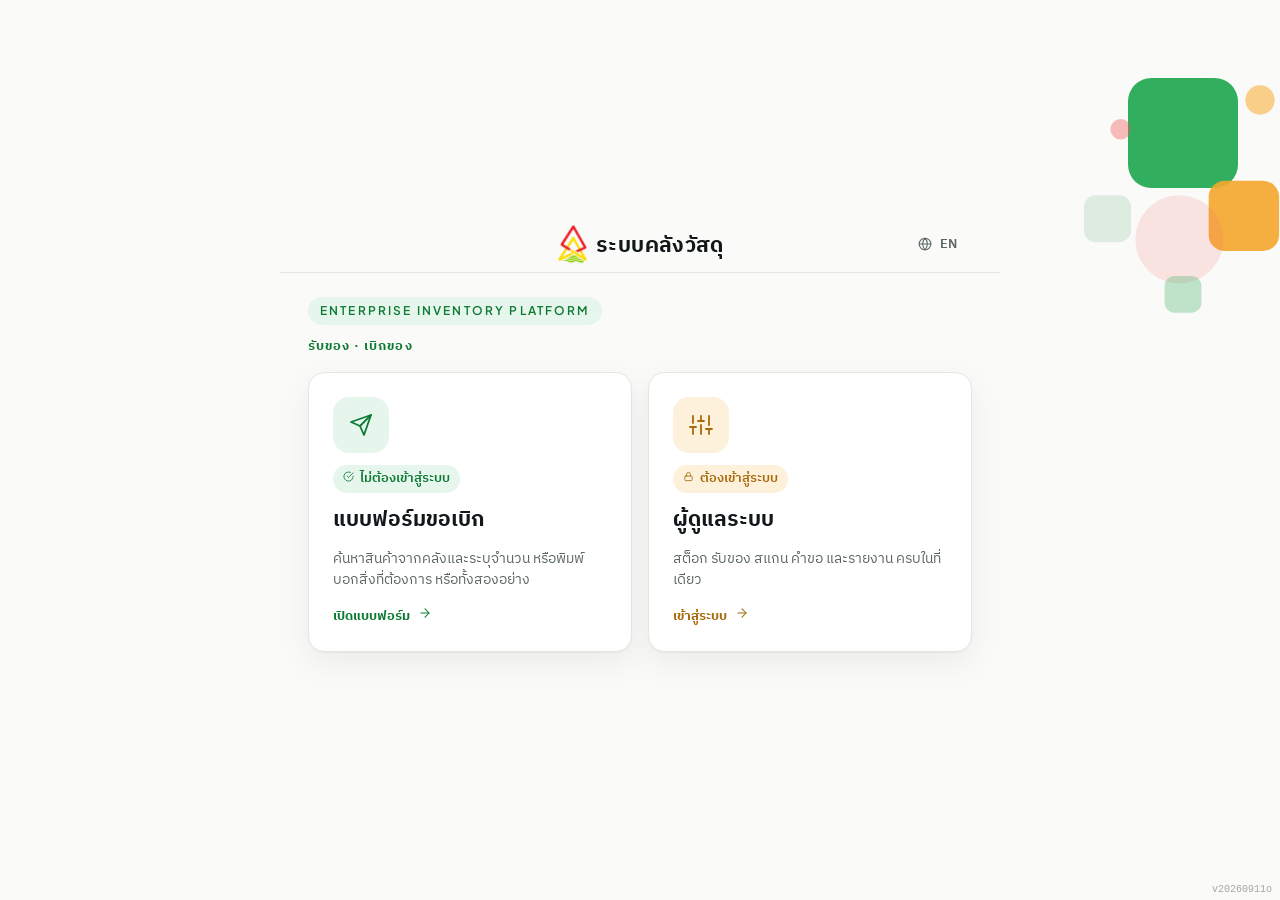
==== index.html @ ca1ff505 "Page and app updates" ====
<!doctype html>
<html lang="th">
<head>
<meta charset="utf-8">
<meta name="viewport" content="width=device-width, initial-scale=1, viewport-fit=cover">
<title>Warehouse Inventory</title>

<link rel="preconnect" href="https://fonts.googleapis.com">
<link rel="stylesheet" href="https://fonts.googleapis.com/css2?family=IBM+Plex+Sans+Thai:wght@400;500;600;700&family=Plus+Jakarta+Sans:wght@600;700;800&display=swap">

<link rel="stylesheet" href="css/tokens.css?v=20260911o">
<link rel="stylesheet" href="css/app.css?v=20260911o">
</head>
<body class="hub-page">

<svg class="lp-graphic" viewBox="0 0 600 520" aria-hidden="true">
  <rect x="360" y="30" width="150" height="150" rx="32" fill="var(--lp-brand)" opacity=".92"/>
  <rect x="470" y="170" width="96" height="96" rx="22" fill="var(--lp-amber)" opacity=".9"/>
  <circle cx="430" cy="250" r="60" fill="var(--lp-coral)" opacity=".14"/>
  <rect x="300" y="190" width="64" height="64" rx="16" fill="var(--lp-brand-dark)" opacity=".12"/>
  <circle cx="540" cy="60" r="20" fill="var(--lp-amber)" opacity=".55"/>
  <rect x="410" y="300" width="50" height="50" rx="13" fill="var(--lp-brand)" opacity=".28"/>
  <circle cx="350" cy="100" r="14" fill="var(--lp-coral)" opacity=".4"/>
</svg>

<div class="app" style="max-width:720px">

  <header class="header landing-header" style="position:static">
    <span></span>
    <div class="header-brand">
      <img class="header-logo" src="img/logo-property-office.png" alt="">
      <div class="header-title" data-i18n="landingTitle">Warehouse Inventory</div>
    </div>
    <div class="header-actions">
      <button class="btn btn-ghost btn-sm" id="lang-toggle" data-icon="globe" data-icon-size="14" aria-label="Switch language"><span id="lang-toggle-label">EN</span></button>
    </div>
  </header>

  <main>
    <p class="lp-tag">Enterprise Inventory Platform</p>
    <p class="eyebrow" data-i18n="landingEyebrow">Receiving · Requisition</p>

    <div class="hub-grid">
      <a class="hub-tile" href="request.html">
        <span class="hub-tile-icon" data-icon="send" data-icon-size="24"></span>
        <span class="chip chip-ok"><span data-icon="checkCircle" data-icon-size="11"></span><span data-i18n="landingBadgeNoLogin">No login required</span></span>
        <span class="hub-tile-title" data-i18n="landingRequesterTitle">Request form</span>
        <span class="hub-tile-desc" data-i18n="landingRequesterDesc">Search the catalog and say how many, describe what you need, or both.</span>
        <span class="hub-tile-cta"><span data-i18n="landingEnter">Open the form</span><span data-icon="arrowRight" data-icon-size="14"></span></span>
      </a>
      <a class="hub-tile hub-tile-accent-amber" href="admin.html">
        <span class="hub-tile-icon" data-icon="sliders" data-icon-size="24"></span>
        <span class="chip chip-neutral"><span data-icon="lock" data-icon-size="11"></span><span data-i18n="landingBadgeLoginRequired">Staff login required</span></span>
        <span class="hub-tile-title" data-i18n="landingAdminTitle">Admin</span>
        <span class="hub-tile-desc" data-i18n="landingAdminDesc">Stock, receiving, scanning, requests, and reports in one place.</span>
        <span class="hub-tile-cta"><span data-i18n="landingEnterAdmin">Sign in</span><span data-icon="arrowRight" data-icon-size="14"></span></span>
      </a>
    </div>
  </main>
</div>

<div class="app-version no-print">v20260911o</div>

<script src="js/i18n.js?v=20260911o"></script>
<script src="js/icons.js?v=20260911o"></script>
<script>
  document.documentElement.lang = I18n.current;
  I18n.applyStatic();
  applyStaticIcons();
  document.getElementById('lang-toggle').addEventListener('click', () => {
    I18n.setLang(I18n.current === 'th' ? 'en' : 'th');
  });
</script>
</body>
</html>
---- css/tokens.css ----
/* ============================================================================
   Design tokens — instrument register (prom-design system B shape), v3.
   Direction: "Supply Chain Hub" — a clean monochrome app-UI system (white
   cards on light grey, near-black ink, near-black pill buttons for every
   committed action) with exactly one accent colour: a workwear green, used
   only for the hub icon tiles, the "healthy stock" state, and success
   moments — never for buttons, never for more than one thing on screen at
   once. Material category chips stay colour-coded for fast scanning, but
   none of them may share the accent's green (see --cat-cleaning below).
   No raw hex or px belongs in app.css — everything routes through here.
   ========================================================================= */

:root {
  /* surfaces: light neutral grey, never pure white outside cards */
  --ground:   #F2F1ED;
  --paper:    #FFFFFF;
  --paper-2:  #E9E7E1;
  --card:     #FFFFFF;

  /* line ramp — hierarchy through borders, not just existence */
  --line:        #E2E0D8;
  --line-mid:    #D0CDC2;
  --line-strong: #B0ABA0;

  /* ink ramp — near-black, neutral (not warm, not cool). ink-2 and ink-3
     share one value: a true lighter tertiary tone reads under 4.5:1 on the
     paper-2 grey fills this palette leans on (search bars, disabled
     inputs, segmented tabs), so — same fix as the landing page's earlier
     contrast pass — there is no third, lighter step here. */
  --ink:   #17171A;
  --ink-2: #66655F;
  --ink-3: #66655F;

  /* signal — the one action colour: near-black, like the reference's pill
     buttons (FILTER, SAVE, SHOW RESULTS). Not the brand accent — the accent
     is green, reserved for icon tiles and status (see --accent below). */
  --signal:       #14141A;
  --signal-hover: #2B2B32;
  --signal-wash:  #E9E7E1;
  --signal-ink:   #FFFFFF;

  /* accent — the one brand colour: a workwear green, standing in for the
     material this system is really about (steel roofing, painted racking).
     Used for hub icon tiles, the "healthy stock" state and success screens
     only — everything else stays monochrome. */
  --accent:       #2E7D54;
  --accent-hover: #256644;
  --accent-wash:  #E4F1E9;
  --accent-ink:   #1F5B3C;

  /* state tokens — product facts, not decoration. "ok" intentionally shares
     the brand accent (a healthy stock level is the good outcome this system
     exists to protect); low/discrepancy stay their own warning colours. */
  --ok:           #2E7D54;  --ok-wash:           #E4F1E9;
  --low:          #A6631F;  --low-wash:          #F5E8D8;
  --discrepancy:  #B23B3B;  --discrepancy-wash:  #F6E2E0;

  /* material category triads: base / wash / beacon. Kept colour-coded for
     scanning speed, but none of them may sit on the accent's green — that
     hue is reserved, so "Cleaning Supplies" (previously teal-green) moved
     to blue instead. */
  --cat-cement:    #7D7666;  --cat-cement-wash:    #F0EEE8;  --cat-cement-beacon:    #A9A18C;
  --cat-steel:     #33525C;  --cat-steel-wash:     #E6EDEE;  --cat-steel-beacon:     #5F8B98;
  --cat-aggregate: #7C6A45;  --cat-aggregate-wash: #F1EBDC;  --cat-aggregate-beacon: #B39D66;
  --cat-hardware:  #6B4630;  --cat-hardware-wash:  #F1E5DC;  --cat-hardware-beacon:  #A9765A;
  --cat-electrical:#8A6D1D;  --cat-electrical-wash:#F3EDD4;  --cat-electrical-beacon:#C9A227;
  --cat-sanitary:  #4A5FA0;  --cat-sanitary-wash:  #E7E9F5;  --cat-sanitary-beacon:  #7B8AC4;
  --cat-paint:     #6B4368;  --cat-paint-wash:     #F0E3EF;  --cat-paint-beacon:     #9C6B98;
  --cat-lumber:    #8B5E34;  --cat-lumber-wash:    #F1E6D8;  --cat-lumber-beacon:    #B98A54;
  --cat-cleaning:  #2E6B8F;  --cat-cleaning-wash:  #E2EEF3;  --cat-cleaning-beacon:  #5FA0C2;
  --cat-flooring:  #A85A2E;  --cat-flooring-wash:  #F5E8DC;  --cat-flooring-beacon:  #D69A66;
  --cat-ceiling:   #55707A;  --cat-ceiling-wash:   #E7EDEF;  --cat-ceiling-beacon:   #86A3AC;
  --cat-furniture: #7A3B4A;  --cat-furniture-wash: #F3E4E8;  --cat-furniture-beacon: #B37886;
  --cat-curtains:  #6E5A96;  --cat-curtains-wash:  #ECE8F5;  --cat-curtains-beacon:  #A594C9;
  --cat-other:     #5A5A58;  --cat-other-wash:     #EBEAE6;  --cat-other-beacon:     #8B8B86;

  /* elevation: mostly a 1px ring, barely any shadow — flat like the reference */
  --lift-1: 0 0 0 1px rgba(23,23,26,.07), 0 1px 2px rgba(23,23,26,.04);
  --lift-2: 0 0 0 1px rgba(23,23,26,.06), 0 6px 16px rgba(23,23,26,.08);
  --lift-3: 0 12px 32px rgba(23,23,26,.18);

  /* radius by role, not by size */
  --r-control: 12px;
  --r-media:   16px;
  --r-sheet:   20px;
  --r-commit:  999px;

  /* named z ladder */
  --z-bar: 45; --z-scrim: 48; --z-header: 50; --z-menu: 52; --z-sheet: 55;

  /* type scale — one sans, many sizes (instrument register) */
  --t-micro: .8125rem;
  --t-meta:  .875rem;
  --t-body:  1rem;
  --t-lede:  1.0625rem;
  --t-card:  1rem;
  --t-sec:   1.3125rem;
  --t-h1:    1.75rem;

  /* spacing, 4px base */
  --s1:4px; --s2:8px; --s3:12px; --s4:16px; --s5:24px; --s6:32px; --s7:48px; --s8:64px;

  /* layout */
  --pad:   clamp(16px, 4vw, 28px);
  --shell: 720px;

  /* app chrome as tokens — every scroll container references these */
  --header-h:  56px;
  --tabbar-h:  60px;
  --actionbar-h: 64px;

  /* one face across Thai + Latin; one mono for codes, quantities, timestamps */
  --ui:   'IBM Plex Sans Thai', 'IBM Plex Sans', system-ui, -apple-system, 'Segoe UI', sans-serif;
  --mono: 'IBM Plex Mono', ui-monospace, 'SFMono-Regular', monospace;

  --ease: cubic-bezier(.23,1,.32,1);
}

@media (prefers-color-scheme: dark) {
  :root {
    --ground:   #131412;
    --paper:    #1B1C19;
    --paper-2:  #232420;
    --card:     #1F201D;

    --line:        #34352F;
    --line-mid:    #46473F;
    --line-strong: #6B6C61;

    --ink:   #EDECE7;
    --ink-2: #A8A79E;
    --ink-3: #7C7B72;

    --signal:       #EDECE7;
    --signal-hover: #F7F6F2;
    --signal-wash:  #2A2B26;
    --signal-ink:   #14140F;

    --accent:       #5FB587;
    --accent-hover: #7AC79B;
    --accent-wash:  #1C2A21;
    --accent-ink:   #8ED0AA;

    --ok:          #5FB587;  --ok-wash:          #1C2A21;
    --low:         #E29A5C;  --low-wash:         #362718;
    --discrepancy: #E2807D;  --discrepancy-wash: #362020;

    --cat-cement:    #B7AF98;  --cat-cement-wash:    #26251E;  --cat-cement-beacon:    #8F8770;
    --cat-steel:     #7FAFBC;  --cat-steel-wash:     #1C2529;  --cat-steel-beacon:     #4C7883;
    --cat-aggregate: #C7AD73;  --cat-aggregate-wash: #292317;  --cat-aggregate-beacon: #9C8352;
    --cat-hardware:  #C08A6A;  --cat-hardware-wash:  #2A211B;  --cat-hardware-beacon:  #8E5F44;
    --cat-electrical:#D9BE6E;  --cat-electrical-wash:#2B2415;  --cat-electrical-beacon:#A8863A;
    --cat-sanitary:  #8FA3E0;  --cat-sanitary-wash:  #20242F;  --cat-sanitary-beacon:  #5F70A8;
    --cat-paint:     #B58FB2;  --cat-paint-wash:     #271F26;  --cat-paint-beacon:     #7A4F76;
    --cat-lumber:    #C7A06D;  --cat-lumber-wash:    #2A2115;  --cat-lumber-beacon:    #8F6A3E;
    --cat-cleaning:  #7FB8D9;  --cat-cleaning-wash:  #1C262E;  --cat-cleaning-beacon:  #3E7896;
    --cat-flooring:  #D9975F;  --cat-flooring-wash:  #2A2015;  --cat-flooring-beacon:  #A9713F;
    --cat-ceiling:   #8FB0BA;  --cat-ceiling-wash:   #1E2528;  --cat-ceiling-beacon:   #5C7880;
    --cat-furniture: #C08A97;  --cat-furniture-wash: #2A1E21;  --cat-furniture-beacon: #8F5865;
    --cat-curtains:  #A99BC9;  --cat-curtains-wash:  #241F2E;  --cat-curtains-beacon:  #7C699C;
    --cat-other:     #A2A29C;  --cat-other-wash:     #242420;  --cat-other-beacon:     #6E6E67;

    --lift-1: 0 0 0 1px rgba(0,0,0,.35), 0 1px 2px rgba(0,0,0,.3);
    --lift-2: 0 0 0 1px rgba(0,0,0,.3), 0 6px 16px rgba(0,0,0,.4);
    --lift-3: 0 12px 32px rgba(0,0,0,.5);
  }
}
---- css/app.css ----
/* ============================================================================
   Component styles. Every colour, radius and spacing value routes through
   tokens.css — nothing raw belongs here.
   ========================================================================= */

* { box-sizing: border-box; }
/* The `hidden` attribute must always win over a component's own `display`
   rule (e.g. `.btn { display: inline-flex }`) — otherwise toggling
   `el.hidden` in JS silently does nothing for anything styled that way. */
[hidden] { display: none !important; }
html { scroll-behavior: smooth; }
body {
  margin: 0;
  background: var(--ground);
  color: var(--ink);
  font-family: var(--ui);
  font-size: var(--t-body);
  line-height: 1.5;
  -webkit-font-smoothing: antialiased;
  font-variant-numeric: tabular-nums;
  overflow-x: hidden;
}
img { display: block; max-width: 100%; }
button { font-family: inherit; }
a { color: inherit; }
::selection { background: var(--signal); color: var(--signal-ink); }

.mono { font-family: var(--mono); }

/* ---- App shell ------------------------------------------------------------ */
.app {
  max-width: var(--shell);
  margin: 0 auto;
  min-height: 100vh;
  position: relative;
}

.header {
  position: sticky; top: 0; z-index: var(--z-header);
  height: var(--header-h);
  display: flex; align-items: center; justify-content: space-between;
  padding: 0 var(--pad);
  background: var(--ground);
  border-bottom: 1px solid var(--line);
}
.header-title {
  font-size: var(--t-sec);
  font-weight: 700;
  letter-spacing: .02em;
  text-transform: uppercase;
}
.header-sub {
  font-family: var(--mono);
  font-size: var(--t-micro);
  color: var(--ink-3);
}
.header-actions { display: flex; align-items: center; gap: var(--s2); }
.header-brand { display: flex; align-items: center; gap: var(--s2); min-width: 0; }
.header-logo { height: 32px; width: auto; flex: none; }

/* Landing page only: logo+title sit centered in the header instead of
   docked left — a 3-column grid (empty spacer / centered brand / lang
   toggle) keeps the brand block truly centered regardless of the toggle
   button's width on the right. */
.landing-header { display: grid; grid-template-columns: 1fr auto 1fr; align-items: center; }
.landing-header .header-brand { justify-content: center; }
.landing-header .header-actions { justify-self: end; }
.landing-header .header-logo { height: 40px; }

main {
  padding: var(--s5) var(--pad) calc(var(--tabbar-h) + var(--s8));
}

/* ---- Bottom tab bar --------------------------------------------------------- */
.tabbar {
  position: fixed; inset: auto 0 0 0; z-index: var(--z-bar);
  max-width: var(--shell); margin: 0 auto;
  height: calc(var(--tabbar-h) + env(safe-area-inset-bottom));
  padding-bottom: env(safe-area-inset-bottom);
  display: grid; grid-auto-flow: column; grid-auto-columns: 1fr;
  background: var(--paper); border-top: 1px solid var(--line);
  box-shadow: var(--lift-2);
}
.tabbar button {
  display: grid; place-items: center; gap: 3px;
  background: none; border: none; cursor: pointer;
  font-size: var(--t-micro); color: var(--ink-3);
  min-height: 48px; touch-action: manipulation;
  -webkit-tap-highlight-color: transparent;
}
.tabbar button svg { width: 20px; height: 20px; stroke: currentColor; }
.tabbar button[aria-current="page"] { color: var(--ink); font-weight: 600; }

/* ---- Buttons: the pill, in a few skins ------------------------------------- */
.btn {
  display: inline-flex; align-items: center; justify-content: center; gap: var(--s2);
  border-radius: var(--r-control);
  padding: 12px 20px;
  font-size: var(--t-meta); font-weight: 600;
  border: 1px solid transparent;
  cursor: pointer; min-height: 44px;
  transition: background .2s var(--ease), border-color .2s var(--ease), opacity .2s var(--ease);
  touch-action: manipulation;
}
/* Full stadium pill is reserved for filled, single-line committed actions —
   the reference's FILTER/SAVE/SHOW RESULTS black buttons. Outline/ghost/
   danger buttons (often short inline row actions whose label can wrap in
   Thai) keep the more modest --r-control radius, which stays legible when
   the text wraps instead of collapsing into a blob. */
.btn-primary { background: var(--signal); color: var(--signal-ink); border-radius: var(--r-commit); }
.btn-primary:hover { background: var(--signal-hover); }
.btn-primary:disabled { opacity: .4; cursor: not-allowed; }
.btn-outline { background: transparent; border-color: var(--line-strong); color: var(--ink); }
.btn-outline:hover { background: var(--paper-2); }
.btn-ghost { background: transparent; color: var(--ink-2); padding: 8px 12px; min-height: 36px; }
.btn-ghost:hover { color: var(--ink); }
.btn-danger { background: var(--discrepancy); color: #fff; }
.btn-block { width: 100%; }
.btn-sm { padding: 8px 14px; min-height: 36px; font-size: var(--t-micro); }

/* ---- Cards ------------------------------------------------------------------ */
.card {
  background: var(--card);
  border-radius: var(--r-media);
  box-shadow: var(--lift-1);
  padding: var(--s4);
}
.card + .card { margin-top: var(--s3); }
.card-row { display: flex; align-items: center; justify-content: space-between; gap: var(--s3); }
.card-title { font-weight: 600; font-size: var(--t-card); }
.card-meta { color: var(--ink-3); font-size: var(--t-micro); margin-top: 2px; }
.card-list { display: flex; flex-direction: column; gap: var(--s3); }

/* Manage Items row head: the bulk-print checkbox sits before the
   title/meta block, so this overrides .card-row's space-between with a
   plain left-aligned flow instead of pushing the two apart. */
.card-row.mi-row-head { justify-content: flex-start; }
.mi-check { display: inline-flex; align-items: center; gap: var(--s2); cursor: pointer; }
.mi-check input[type="checkbox"] { width: 18px; height: 18px; accent-color: var(--ink); cursor: pointer; }

/* Manage Items bulk-print toolbar — sits above the Active/Inactive lists,
   outside them, so it isn't rebuilt every time renderManageItemsLists()
   redraws those two containers (see openManageItemsSheet()/
   wireManageItemsForm() in app.js). */
.mi-bulk-bar {
  display: flex; align-items: center; justify-content: space-between; gap: var(--s3);
  padding: var(--s3); margin: var(--s5) 0 0;
  background: var(--paper-2); border-radius: var(--r-media);
}
.mi-select-all span { font-size: var(--t-meta); font-weight: 600; }

.stat-figure { font-family: var(--mono); font-size: var(--t-h1); font-weight: 600; letter-spacing: -.01em; }
.stat-label { font-size: var(--t-micro); color: var(--ink-3); letter-spacing: .04em; text-transform: uppercase; }

/* ---- Badges / chips ---------------------------------------------------------- */
.chip {
  display: inline-flex; align-items: center; gap: 6px;
  border-radius: var(--r-commit);
  padding: 4px 10px;
  font-size: var(--t-micro); font-weight: 600;
  white-space: nowrap;
}
.chip-cat-cement     { background: var(--cat-cement-wash);     color: var(--cat-cement); }
.chip-cat-steel      { background: var(--cat-steel-wash);      color: var(--cat-steel); }
.chip-cat-aggregate  { background: var(--cat-aggregate-wash);  color: var(--cat-aggregate); }
.chip-cat-hardware   { background: var(--cat-hardware-wash);   color: var(--cat-hardware); }
.chip-cat-electrical { background: var(--cat-electrical-wash); color: var(--cat-electrical); }
.chip-cat-sanitary   { background: var(--cat-sanitary-wash);   color: var(--cat-sanitary); }
.chip-cat-paint      { background: var(--cat-paint-wash);      color: var(--cat-paint); }
.chip-cat-lumber     { background: var(--cat-lumber-wash);     color: var(--cat-lumber); }
.chip-cat-cleaning   { background: var(--cat-cleaning-wash);   color: var(--cat-cleaning); }
.chip-cat-flooring   { background: var(--cat-flooring-wash);   color: var(--cat-flooring); }
.chip-cat-ceiling    { background: var(--cat-ceiling-wash);    color: var(--cat-ceiling); }
.chip-cat-furniture  { background: var(--cat-furniture-wash);  color: var(--cat-furniture); }
.chip-cat-curtains   { background: var(--cat-curtains-wash);   color: var(--cat-curtains); }
.chip-cat-other      { background: var(--cat-other-wash);      color: var(--cat-other); }

.chip-ok  { background: var(--ok-wash); color: var(--ok); }
.chip-low { background: var(--low-wash); color: var(--low); }
.chip-discrepancy { background: var(--discrepancy-wash); color: var(--discrepancy); }
.chip-neutral { background: var(--paper-2); color: var(--ink-2); }

.dot { width: 7px; height: 7px; border-radius: 50%; background: currentColor; flex: none; }

/* ---- Scan/search shortcut (Stock view) ------------------------------------------ */
/* A single tappable card, first thing under the header on Stock — jumps
   straight to Scan (js/app.js) so finding one item among a large catalog
   doesn't require scrolling/filtering the list below it. */
.scan-shortcut {
  display: flex; align-items: center; gap: var(--s3); width: 100%;
  text-align: left; border: none; cursor: pointer; font-family: inherit;
  background: var(--card); border-radius: var(--r-media); box-shadow: var(--lift-1);
  padding: var(--s4); margin-bottom: var(--s5);
  transition: box-shadow .2s var(--ease), transform .2s var(--ease);
}
.scan-shortcut:hover, .scan-shortcut:focus-visible { box-shadow: var(--lift-2); outline: none; }
.scan-shortcut-icon {
  display: inline-flex; align-items: center; justify-content: center;
  width: 44px; height: 44px; border-radius: var(--r-control); flex: none;
  background: var(--accent-wash); color: var(--accent-ink);
}
.scan-shortcut-text { flex: 1; min-width: 0; display: flex; flex-direction: column; gap: 2px; }
.scan-shortcut-title { font-weight: 600; font-size: var(--t-card); }
.scan-shortcut-desc { color: var(--ink-2); font-size: var(--t-micro); }
.scan-shortcut-arrow { flex: none; color: var(--ink-3); display: inline-flex; }

/* ---- Stock card -> item detail (Stock view) --------------------------------------- */
.card-clickable { cursor: pointer; transition: box-shadow .2s var(--ease); }
.card-clickable:hover, .card-clickable:focus-visible { box-shadow: var(--lift-2); outline: none; }

/* ---- Item detail sheet (Stock -> tap a card) -------------------------------------- */
.idet-photo {
  width: 100%; max-height: 200px; object-fit: cover;
  border-radius: var(--r-media); margin-bottom: var(--s4); display: block;
}
.idet-move-list { display: flex; flex-direction: column; gap: var(--s2); }
.idet-move-row {
  display: flex; align-items: center; justify-content: space-between; gap: var(--s3);
  padding: var(--s3); background: var(--paper-2); border-radius: var(--r-control);
}
.idet-move-row-text { display: flex; flex-direction: column; gap: 2px; min-width: 0; }
.idet-move-qty { font-family: var(--mono); font-weight: 600; flex: none; }
.idet-move-qty.pos { color: var(--ok); }
.idet-move-qty.neg { color: var(--discrepancy); }
.idet-actions { display: flex; gap: var(--s2); margin-top: var(--s5); }
.idet-actions .btn { flex: 1; }

/* ---- Search --------------------------------------------------------------------- */
.search-wrap { position: relative; margin-bottom: var(--s3); }
.search-wrap > svg.icon { position: absolute; left: 12px; top: 50%; transform: translateY(-50%); color: var(--ink-3); pointer-events: none; }
/* Scoped as ".search-wrap .search-input" (not just ".search-input") on
   purpose: the request-form item search sits inside a ".field" wrapper (it
   needs a <label>), and ".field input" — one class + one type selector —
   otherwise outranks a bare ".search-input" on specificity and silently
   collapses this padding back to the generic field padding, which pulls
   the placeholder text left until it overlaps the search icon. Two classes
   beats class+type regardless of source order, so this wins everywhere the
   markup ever nests a search bar. Also opts out of the native
   type="search" chrome (appearance: none) so a focused/filled field can't
   reintroduce its own reserved inset either. */
.search-wrap .search-input {
  appearance: none; -webkit-appearance: none;
  display: block; width: 100%; border: 1px solid transparent; border-radius: var(--r-commit);
  padding: 10px var(--s3) 10px 36px; font-size: var(--t-meta); font-family: inherit;
  background: var(--paper-2); color: var(--ink); margin-bottom: 0;
}
.search-wrap .search-input::-webkit-search-cancel-button,
.search-wrap .search-input::-webkit-search-decoration { -webkit-appearance: none; appearance: none; }
.search-wrap .search-input::placeholder { color: var(--ink-3); }
.search-wrap .search-input:focus {
  outline: none; background: var(--paper); border-color: var(--line-strong); box-shadow: 0 0 0 3px var(--signal-wash);
}

/* ---- Icons inside buttons/chips --------------------------------------------------- */
.btn svg.icon, .facet svg.icon, .chip svg.icon { flex: none; }

/* ---- Facets / segmented control ----------------------------------------------- */
.facets { display: flex; gap: var(--s2); overflow-x: auto; padding-bottom: var(--s1); margin-bottom: var(--s4); }
.facets::-webkit-scrollbar { display: none; }
.facet {
  display: inline-flex; align-items: center; gap: 5px;
  flex: none; border-radius: var(--r-commit); border: 1px solid var(--line-mid);
  padding: 7px 14px; font-size: var(--t-micro); font-weight: 600; color: var(--ink-2);
  background: var(--paper); cursor: pointer; touch-action: manipulation;
}
.facet[aria-pressed="true"] { background: var(--signal); color: var(--signal-ink); border-color: var(--signal); }

.segmented {
  display: grid; grid-auto-flow: column; grid-auto-columns: 1fr;
  background: var(--paper-2); border-radius: var(--r-control); padding: 3px; gap: 3px;
  margin-bottom: var(--s4);
}
.segmented button {
  display: flex; flex-direction: column; align-items: center; justify-content: center; gap: 3px;
  border: none; background: transparent; border-radius: calc(var(--r-control) - 3px);
  padding: 8px 4px; font-size: var(--t-micro); font-weight: 600; color: var(--ink-2);
  cursor: pointer;
}
.segmented button[aria-pressed="true"] { background: var(--paper); color: var(--ink); box-shadow: var(--lift-1); }

/* ---- Section headers -------------------------------------------------------- */
.section-head { display: flex; align-items: baseline; justify-content: space-between; margin: var(--s6) 0 var(--s3); }
.section-head:first-child { margin-top: 0; }
.section-head h2 {
  font-size: var(--t-sec); margin: 0; font-weight: 700;
  text-transform: uppercase; letter-spacing: .03em;
}
.section-head .count { font-family: var(--mono); color: var(--ink-3); font-size: var(--t-micro); }

.eyebrow {
  font-family: var(--ui); font-weight: 700; font-size: var(--t-micro); letter-spacing: .08em;
  text-transform: uppercase; color: var(--ink-3); margin: 0 0 var(--s2);
}

.empty {
  text-align: center; padding: var(--s7) var(--s4); color: var(--ink-3);
  border: 1px dashed var(--line-mid); border-radius: var(--r-media);
}
.empty p { margin: 0 0 var(--s3); }

/* ---- Forms -------------------------------------------------------------------- */
.field { margin-bottom: var(--s4); }
.field label {
  display: block; font-size: var(--t-micro); font-weight: 600; color: var(--ink-2);
  margin-bottom: var(--s2);
}
.field input, .field select, .field textarea {
  width: 100%; border: 1px solid transparent; border-radius: var(--r-control);
  padding: 11px var(--s3); font-size: var(--t-body); font-family: inherit;
  background: var(--paper-2); color: var(--ink);
}
.field textarea { resize: vertical; min-height: 72px; }
.field input:focus, .field select:focus, .field textarea:focus {
  outline: none; background: var(--paper); border-color: var(--line-strong); box-shadow: 0 0 0 3px var(--signal-wash);
}
.field-hint { font-size: var(--t-micro); color: var(--ink-3); margin-top: var(--s1); }
.field input:disabled { background: var(--line); color: var(--ink-3); cursor: not-allowed; }

.field-with-btn { display: flex; gap: var(--s2); align-items: stretch; }
.field-with-btn select, .field-with-btn input { flex: 1; min-width: 0; }
.field-with-btn .btn { flex: 1; }

/* Copies-to-print field next to every "Print sticker" button (Manage Items
   row, Item detail, Receive/Return confirmation) — a small labeled field
   sized to sit inline with a btn-sm/btn without changing that button's own
   width. */
.qty-field { display: flex; flex-direction: column; gap: 3px; flex: none; }
.qty-field-label {
  font-size: 9px; font-weight: 600; letter-spacing: .04em; text-transform: uppercase;
  color: var(--ink-3); text-align: center;
}
.qty-mini-input {
  width: 56px; flex: none; border: 1px solid transparent; border-radius: var(--r-control);
  padding: 8px; min-height: 36px; font-size: var(--t-micro); font-family: var(--mono);
  background: var(--paper-2); color: var(--ink); text-align: center;
}
.qty-mini-input:focus {
  outline: none; background: var(--paper); border-color: var(--line-strong); box-shadow: 0 0 0 3px var(--signal-wash);
}
.btn-icon-add {
  display: inline-flex; align-items: center; justify-content: center;
  flex: none; width: 44px;
  border: 1px solid var(--line-strong); border-radius: var(--r-control);
  background: transparent; color: var(--ink); cursor: pointer; touch-action: manipulation;
}
.btn-icon-add:hover { background: var(--paper-2); }

.new-category-row { display: flex; gap: var(--s2); align-items: center; margin-top: var(--s2); }
.new-category-row input { flex: 1; min-width: 0; margin: 0; }
.field-row { display: grid; grid-template-columns: 1fr 1fr; gap: var(--s3); }

.form-error {
  background: var(--discrepancy-wash); color: var(--discrepancy);
  border-radius: var(--r-control); padding: var(--s3); font-size: var(--t-meta);
  margin-bottom: var(--s4);
}
.form-success {
  background: var(--ok-wash); color: var(--ok);
  border-radius: var(--r-control); padding: var(--s3); font-size: var(--t-meta);
  margin-bottom: var(--s4);
}

/* ---- Sheet (bottom modal) ------------------------------------------------------ */
.scrim {
  position: fixed; inset: 0; z-index: var(--z-scrim);
  background: rgba(20,20,16,.5);
  display: flex; align-items: flex-end; justify-content: center;
}
.scrim[hidden] { display: none; }
.sheet {
  width: 100%; max-width: var(--shell);
  max-height: 88vh; overflow-y: auto;
  background: var(--paper);
  border-radius: var(--r-sheet) var(--r-sheet) 0 0;
  padding: var(--s5) var(--pad) calc(var(--s6) + env(safe-area-inset-bottom));
  box-shadow: var(--lift-3);
}
.sheet-handle { width: 36px; height: 4px; border-radius: var(--r-commit); background: var(--line-strong); margin: 0 auto var(--s4); }
.sheet-head { display: flex; align-items: center; justify-content: space-between; margin-bottom: var(--s4); }
.sheet-head h3 { margin: 0; font-size: var(--t-sec); font-weight: 600; }
.sheet-close { background: none; border: none; color: var(--ink-3); font-size: 20px; cursor: pointer; padding: var(--s1); }

/* ---- Scan view ------------------------------------------------------------------ */
.scan-frame {
  position: relative; width: 100%; aspect-ratio: 1 / 1; max-width: 320px;
  margin: 0 auto var(--s4); border-radius: var(--r-media); overflow: hidden;
  background: var(--ink); box-shadow: var(--lift-2);
}
.scan-frame video { width: 100%; height: 100%; object-fit: cover; }
.scan-frame .reticle {
  position: absolute; inset: 12%; border: 2px solid rgba(255,255,255,.85);
  border-radius: var(--r-media); pointer-events: none;
}
.scan-note { text-align: center; color: var(--ink-3); font-size: var(--t-micro); margin-bottom: var(--s4); }

/* ---- Sticker (printable) --------------------------------------------------------- */
.sticker {
  display: flex; align-items: center; gap: var(--s3);
  background: #fff; color: #111; border: 1px solid #ccc; border-radius: 8px;
  padding: var(--s3); width: fit-content;
}
.sticker-logo { height: 16px; width: auto; margin-bottom: 3px; }
.sticker-sku { font-weight: 700; font-size: 13px; }
.sticker-date { font-size: 11px; color: #555; margin-top: 2px; }

/* ---- Tables (reports) -------------------------------------------------------------- */
.table-scroll { overflow-x: auto; border-radius: var(--r-media); box-shadow: var(--lift-1); }
table { width: 100%; border-collapse: collapse; background: var(--card); font-size: var(--t-meta); }
th, td { text-align: left; padding: var(--s3); white-space: nowrap; }
th {
  font-size: var(--t-micro); text-transform: uppercase; letter-spacing: .04em;
  color: var(--ink-3); border-bottom: 1px solid var(--line);
}
td { border-bottom: 1px solid var(--line); }
tr:last-child td { border-bottom: none; }
td.num, th.num { text-align: right; font-family: var(--mono); }

/* ---- Toast ------------------------------------------------------------------------- */
.toast {
  position: fixed; left: 50%; bottom: calc(var(--tabbar-h) + var(--s4));
  transform: translateX(-50%);
  background: var(--ink); color: var(--ground);
  padding: 12px 20px; border-radius: var(--r-control);
  font-size: var(--t-meta); box-shadow: var(--lift-3);
  z-index: var(--z-sheet); max-width: calc(100% - var(--s6));
  text-align: center;
}
.toast.error { background: var(--discrepancy); }
.toast.success { background: var(--ok); }

/* ---- Version badge ------------------------------------------------------------------
   A small, non-interactive corner label so it's obvious at a glance whether a
   device is actually running the latest deploy or a stale cached copy (see
   the ?v= query string on every local <script>/<link> tag, which this same
   number should always match). Fixed positioning keeps it clear of the
   bottom tabbar/content regardless of scroll or which page it's on; hidden
   on print so it never shows up on the printed requisition slip. */
.app-version {
  position: fixed; right: 8px; bottom: 3px; z-index: 40;
  font-family: var(--mono); font-size: 10px; color: var(--ink-3);
  opacity: .55; pointer-events: none; user-select: none;
}

/* ---- Loading skeleton ---------------------------------------------------------------- */
.skeleton {
  background: linear-gradient(90deg, var(--paper-2) 25%, var(--line) 37%, var(--paper-2) 63%);
  background-size: 400% 100%;
  animation: shimmer 1.4s ease infinite;
  border-radius: var(--r-control);
}
@keyframes shimmer { 0% { background-position: 100% 50%; } 100% { background-position: 0 50%; } }

@media (prefers-reduced-motion: reduce) {
  .skeleton { animation: none; }
}

/* ---- Print ------------------------------------------------------------------------------ */
/* .print-sheet (request.html) is the printable requisition slip — built to
   stand alone on paper, so it never needs #print-area's on-screen card look.
   Hidden here, shown only under @media print below. */
.print-sheet { display: none; }

/* .admin-print-sheet (admin.html) is the print-only target every sticker
   print action populates — a single item's repeated-copy sheet
   (printStickerSheet() in app.js, used by Manage Items/Receive/Return) or
   Manage Items' "Print selected" bulk action (printSelectedStickers()):
   either way, a grid of stickers to cut apart from plain A4 paper — no
   specific label-sheet brand/alignment to match, so sticker size/spacing
   here is free to pick (kept generous enough to stay easily scannable once
   cut out). Same hide/show pattern as .print-sheet above. */
.admin-print-sheet { display: none; }

@media print {
  .header, .tabbar, .btn, .toast, .no-print, .login-screen, .scrim { display: none !important; }
  body { background: #fff; }
  main { padding: 0; }
  /* admin.html's whole app shell — id="app-shell" is unique to that page;
     request.html's own .app div carries no id, and still needs to print
     .print-sheet nested inside it, so this can't just target ".app". None
     of admin.html's on-screen content (whichever tab happens to be active,
     e.g. the full Stock list) is meant to print — only the print-only
     containers that follow it in the DOM (.admin-print-sheet). Hiding the
     shell outright, rather than trying to zero out its box with
     min-height:0 (which left it laying claim to a full blank page above
     the actual print content — reported as "page 1 is blank, stickers
     start on page 2"), is the only way guaranteed to leave no residual
     height behind, regardless of what's nested inside it. */
  #app-shell { display: none !important; }
  #print-area {
    /* On-screen confirmation card is a digital summary; .print-sheet below
       is what actually goes on paper, so the card doesn't print at all. */
    display: none !important;
  }
  .confirm-code { background: #fff !important; color: #111 !important; border: 1px solid #ccc; }
  .print-sheet { display: block; color: #111; }

  /* flex-wrap, not CSS Grid — Chrome's print engine has a long-standing bug
     where a grid container doesn't reliably fragment starting at the very
     top of the first page (it often pushes the whole grid to page 2 even
     with zero space above it), which is exactly the "blank page 1" report
     this replaced. Flexbox wrapping has always fragmented across print
     pages correctly. */
  .admin-print-sheet.print-sticker-grid {
    display: flex;
    flex-wrap: wrap;
    gap: 6mm;
    padding: 8mm;
    color: #111;
  }
  /* Two per row: each sticker is half the row width minus its share of the
     one gap between them — otherwise a short SKU name would leave a lot of
     dead space between cut lines. The dashed border doubles as the cut
     guide. break-inside/page-break-inside stop a sticker from being sliced
     across two pages when the sheet runs long. */
  .print-sticker-grid .sticker {
    width: calc(50% - 3mm); box-sizing: border-box;
    border: 1px dashed #999;
    break-inside: avoid; page-break-inside: avoid;
  }
}

/* ---- Printable requisition slip (request.html, print/PDF only) — modeled
   on the paper "ใบเบิกวัสดุ/อุปกรณ์" slip this form replaces: header info,
   a numbered item table, and 4 signature boxes for the physical sign-off
   chain (requester -> supervisor -> issuer -> receiver). Plain borders and
   black-on-white throughout since this is meant to be printed/scanned, not
   viewed on screen. ------------------------------------------------------ */
.print-sheet-letterhead {
  display: flex; align-items: center; gap: var(--s3); margin-bottom: var(--s3);
}
.print-sheet-logo {
  height: 56px; width: auto; display: block;
}
.print-sheet-org-name {
  font-size: var(--t-meta); font-weight: 700; line-height: 1.3;
}
.print-sheet-head {
  display: flex; justify-content: space-between; align-items: baseline;
  border-bottom: 2px solid #111; padding-bottom: var(--s3); margin-bottom: var(--s4);
}
.print-sheet-title { font-size: var(--t-sec); font-weight: 700; }
.print-sheet-code { font-family: var(--mono); font-size: var(--t-meta); }
/* table-layout: fixed keeps column widths identical across every row
   regardless of content length — with the default "auto" layout, a long
   wrapped label in one row (e.g. the Thai area/job header) could pull that
   column's width differently row-to-row, which is exactly the kind of
   mismatch that made cell borders look broken/incomplete in print. Borders
   are drawn with box-shadow (inset) rather than the border property for the
   same reason: Chrome's print rasterizer has a long-standing bug where
   collapsed 1px table borders render with missing/dashed segments — an
   inset box-shadow paints the same visual line without going through that
   border-collapse code path, so it survives printing/PDF export intact. */
.print-sheet-meta {
  width: 100%; table-layout: fixed; border-collapse: collapse; margin-bottom: var(--s4); font-size: var(--t-meta);
}
.print-sheet-meta th, .print-sheet-meta td {
  /* white-space: normal overrides the site-wide "th, td { white-space:
     nowrap }" rule (used by the admin Reports tables) — without it, that
     global rule silently wins and suppresses wrapping entirely regardless
     of word-break, which is what let the long area/job label overflow and
     visually collide with the next cell's text. */
  box-shadow: inset 0 0 0 1px #999; padding: var(--s2) var(--s3); text-align: left; vertical-align: top;
  white-space: normal; word-break: break-word;
}
.print-sheet-meta th { width: 18%; background: #f2f2f2; font-weight: 600; }
.print-sheet-meta td { width: 32%; }
.print-sheet-items {
  width: 100%; table-layout: fixed; border-collapse: collapse; margin-bottom: var(--s5); font-size: var(--t-meta);
}
.print-sheet-items th, .print-sheet-items td {
  box-shadow: inset 0 0 0 1px #999; padding: var(--s2) var(--s3); text-align: left;
  white-space: normal; word-break: break-word;
}
.print-sheet-items th { background: #f2f2f2; font-weight: 600; }
.print-sheet-items .print-col-no { width: 8%; text-align: center; }
.print-sheet-items .print-col-qty { width: 12%; text-align: right; }
.print-sheet-items .print-col-unit { width: 14%; }
.print-sheet-notes {
  font-size: var(--t-meta); margin: 0 0 var(--s5);
  padding-bottom: var(--s3); border-bottom: 1px solid #999;
}
.print-sheet-notes strong { display: block; margin-bottom: var(--s1); }
.print-sheet-signatures {
  display: grid; grid-template-columns: 1fr 1fr; gap: var(--s5) var(--s6); margin-top: var(--s5);
}
.print-sig-box { text-align: center; }
.print-sig-line { height: 48px; border-bottom: 1px solid #111; }
.print-sig-label { margin-top: var(--s2); font-size: var(--t-meta); }
/* Repeats on every physical printed page (Chrome/Edge keep position:fixed
   elements pinned per page when printing) — shows the request number so a
   multi-page slip stays identifiable if pages get separated. Real "Page X
   of Y" numbering isn't something a web page's own CSS/JS can compute
   (browsers don't expose pagination info to page content); the built-in
   equivalent is the browser's own Print dialog -> "More settings" ->
   Headers and footers, which prints real page numbers automatically. */
.print-sheet-footer {
  display: none;
}
@media print {
  .print-sheet-footer {
    display: block; position: fixed; bottom: 0; left: 0; right: 0;
    text-align: center; font-size: var(--t-micro); color: #666;
    border-top: 1px solid #ccc; padding-top: var(--s2);
  }
}

/* ---- Landing page (index.html) — a hub screen, same component library as
   the rest of the app (header, eyebrow, chip) plus one new pattern: a grid
   of icon tiles, the app's two entry points standing in for what would be
   a "Sales / Inventory / Purchasing" hub grid in the reference system. */
body.hub-page {
  display: flex; align-items: center; justify-content: center;
  min-height: 100vh; min-height: 100dvh;
}
body.hub-page .app { min-height: 0; }
body.hub-page main { padding-bottom: var(--s6); }
.hub-grid {
  display: flex; flex-direction: column; gap: var(--s4);
  margin-top: var(--s4);
}
.hub-tile {
  display: flex; flex-direction: column; align-items: flex-start; gap: var(--s3);
  background: var(--card); border-radius: var(--r-media); box-shadow: var(--lift-1);
  padding: var(--s5); text-decoration: none; color: inherit;
  transition: box-shadow .2s var(--ease), transform .2s var(--ease);
}
.hub-tile:hover, .hub-tile:focus-visible { box-shadow: var(--lift-2); transform: translateY(-2px); outline: none; }
.hub-tile-icon {
  display: inline-flex; align-items: center; justify-content: center;
  width: 56px; height: 56px; border-radius: var(--r-media);
  background: var(--accent-wash); color: var(--accent-ink); flex: none;
}
.hub-tile-title { font-size: var(--t-sec); font-weight: 700; }
.hub-tile-desc { color: var(--ink-2); font-size: var(--t-meta); }
.hub-tile-cta {
  display: inline-flex; align-items: center; gap: var(--s2);
  margin-top: var(--s1); font-size: var(--t-micro); font-weight: 700; color: var(--ink);
}

/* ============================================================================
   Landing page bright theme (index.html only) — a modern, colorful
   enterprise-SaaS register: warm white ground, a saturated green primary
   plus amber secondary (both already in the brand — the green is the app's
   own --accent at a punchier saturation, the amber echoes the logo's gold),
   and an abstract geometric graphic instead of literal illustration.
   Layered on top of the structural rules above (.hub-grid/.hub-tile shape,
   flex centering) the same way the login screen's cinematic theme layers
   on .login-card — local --lp-* tokens only, never --ground/--ink/etc, so
   this can't leak into the operational app past login. Deliberately one
   fixed light mood regardless of OS theme, same reasoning as the login
   screen committing to always-dark.
   ========================================================================= */
body.hub-page {
  --lp-bg:          #FAFAF8;
  --lp-surface:     #FFFFFF;
  --lp-ink:         #12181A;
  --lp-ink-2:       #5B6664;
  --lp-line:        #E7E5DF;
  --lp-brand:       #16A34A;
  --lp-brand-dark:  #0D7A34;
  --lp-brand-wash:  #E7F6EC;
  --lp-amber:       #F5A524;
  --lp-amber-dark:  #A66A0A;
  --lp-amber-wash:  #FDF1DC;
  --lp-coral:       #EF5350;
  --lp-display:     'Plus Jakarta Sans', var(--ui);
}
body.hub-page { background: var(--lp-bg); color: var(--lp-ink); overflow-x: hidden; }
body.hub-page .header { background: var(--lp-bg); border-bottom-color: var(--lp-line); }
body.hub-page .header-title { color: var(--lp-ink); font-family: var(--lp-display); }
body.hub-page .eyebrow { color: var(--lp-brand-dark); }
body.hub-page .app-version { color: var(--lp-ink-2); }
body.hub-page .btn-ghost { color: var(--lp-ink-2); }
body.hub-page .btn-ghost:hover { color: var(--lp-ink); background: var(--lp-line); }

/* Decorative abstract graphic — a scatter of rounded shapes in the brand
   colors, standing in for a literal warehouse illustration. Sits behind
   the content (z-index 0 vs. content's 1), clipped by the page's own
   overflow-x:hidden above so it can bleed off the right edge without
   creating horizontal scroll. */
.lp-graphic {
  position: absolute; top: var(--header-h); right: -24px; z-index: 0; pointer-events: none;
  width: min(46vw, 440px); height: auto; opacity: .95;
}
body.hub-page .app { position: relative; z-index: 1; }

/* Unscoped base (not "body.hub-page .lp-tag") since this is also used on
   the login screen, whose body carries no .hub-page class — color/background
   are the only parts that differ per context, set separately below. */
.lp-tag {
  font-family: var(--lp-display); font-size: .75rem; font-weight: 600;
  letter-spacing: .18em; text-transform: uppercase;
  display: inline-block; padding: 5px 12px; border-radius: var(--r-commit); margin: 0 0 var(--s3);
}
body.hub-page .lp-tag { color: var(--lp-brand-dark); background: var(--lp-brand-wash); }
.login-screen .lp-tag { color: var(--lp-amber-dark); background: var(--lp-amber-wash); }

body.hub-page .hub-tile {
  background: var(--lp-surface); border: 1px solid var(--lp-line);
  box-shadow: 0 1px 2px rgba(18, 24, 26, .04), 0 12px 32px rgba(18, 24, 26, .06);
}
body.hub-page .hub-tile:hover, body.hub-page .hub-tile:focus-visible {
  transform: translateY(-4px);
  box-shadow: 0 1px 2px rgba(18, 24, 26, .04), 0 20px 48px rgba(18, 24, 26, .12);
}
body.hub-page .hub-tile-title { color: var(--lp-ink); }
body.hub-page .hub-tile-desc { color: var(--lp-ink-2); }
body.hub-page .hub-tile-icon { background: var(--lp-brand-wash); color: var(--lp-brand-dark); }
body.hub-page .hub-tile-cta { color: var(--lp-brand-dark); }
body.hub-page .hub-tile-accent-amber .hub-tile-icon { background: var(--lp-amber-wash); color: var(--lp-amber-dark); }
body.hub-page .hub-tile-accent-amber .hub-tile-cta { color: var(--lp-amber-dark); }
body.hub-page .chip-ok { background: var(--lp-brand-wash); color: var(--lp-brand-dark); }
body.hub-page .chip-neutral { background: var(--lp-amber-wash); color: var(--lp-amber-dark); }

/* ---- Admin login screen (admin.html) -------------------------------------------------- */
.login-screen {
  min-height: 100vh; min-height: 100dvh;
  display: flex; align-items: center; justify-content: center;
  padding: var(--pad);
}
.login-card {
  width: 100%; max-width: 360px;
  background: var(--card); border-radius: var(--r-media); box-shadow: var(--lift-2);
  padding: var(--s6) var(--s5);
}
.login-card .field { margin-top: var(--s4); }
.login-brand { display: flex; flex-direction: column; align-items: center; gap: var(--s2); }
.login-brand .header-logo { height: 48px; }

/* ============================================================================
   Login screen — same bright/modern register as the landing page (see
   "Landing page bright theme" above), not its own mood. Shares the exact
   --lp-* tokens (added to .login-screen's selector list below) and reuses
   .lp-graphic/.lp-tag as-is. The one deliberate difference: amber instead
   of green is the accent thread here — the landing page's "Admin" card is
   already amber-accented, so arriving at an amber-accented login screen
   after clicking it reads as one continuous path, not two different
   products.
   ========================================================================= */
.login-screen {
  --lp-bg:          #FAFAF8;
  --lp-surface:     #FFFFFF;
  --lp-ink:         #12181A;
  --lp-ink-2:       #5B6664;
  --lp-line:        #E7E5DF;
  --lp-brand:       #16A34A;
  --lp-brand-dark:  #0D7A34;
  --lp-amber:       #F5A524;
  --lp-amber-dark:  #A66A0A;
  --lp-amber-wash:  #FDF1DC;
  --lp-coral:       #EF5350;
  --lp-display:     'Plus Jakarta Sans', var(--ui);
}
.login-screen { background: var(--lp-bg); color: var(--lp-ink); overflow: hidden; }
.login-screen .login-card { position: relative; z-index: 1; }

.login-screen .header-title { font-family: var(--lp-display); }
.login-screen .eyebrow { color: var(--lp-amber-dark); }
.login-screen .app-version { color: var(--lp-ink-2); }

.login-screen .login-card {
  background: var(--lp-surface); border: 1px solid var(--lp-line);
  box-shadow: 0 1px 2px rgba(18, 24, 26, .04), 0 24px 56px rgba(18, 24, 26, .1);
}
.login-screen .field input:focus { border-color: var(--lp-amber); box-shadow: 0 0 0 3px var(--lp-amber-wash); }
.login-screen .btn-primary { background: var(--lp-amber); color: var(--lp-ink); }
.login-screen .btn-primary:hover { background: #E6981C; }
.login-screen .field-hint, .login-screen a.field-hint { color: var(--lp-ink-2); }
.login-screen #login-error .form-error { background: #FBE2E1; color: #B23B3B; }

/* ---- Public request confirmation / printable receipt (request.html) ------------------- */
.confirm-card { text-align: center; padding: var(--s6) var(--s5); }
.confirm-check { color: var(--ok); margin: 0 auto var(--s3); display: flex; justify-content: center; }
.confirm-title { font-size: var(--t-sec); font-weight: 700; margin-bottom: var(--s2); }
.confirm-code {
  font-family: var(--mono); font-size: var(--t-h1); font-weight: 700; letter-spacing: .02em;
  background: var(--signal-wash); color: var(--signal); border-radius: var(--r-control);
  padding: var(--s4); margin: var(--s4) 0;
}
.confirm-rows { text-align: left; border-top: 1px solid var(--line); padding-top: var(--s4); margin-top: var(--s2); }
.confirm-row { display: flex; justify-content: space-between; gap: var(--s3); padding: var(--s2) 0; font-size: var(--t-meta); }
.confirm-row span { color: var(--ink-3); }
.confirm-comment {
  text-align: left; margin-top: var(--s3); padding-top: var(--s3); border-top: 1px solid var(--line);
  font-size: var(--t-meta); white-space: pre-wrap;
}

/* ---- Public request item search / picker (request.html) --------------------------------- */
.req-item-results {
  display: flex; flex-direction: column; gap: var(--s2);
  margin-top: var(--s2); max-height: 260px; overflow-y: auto;
}
.req-item-option {
  display: flex; align-items: center; gap: var(--s3);
  width: 100%; text-align: left; border: 1px solid var(--line); border-radius: var(--r-control);
  padding: var(--s3); background: var(--card); font-family: inherit; cursor: pointer;
}
.req-item-option:hover { background: var(--paper-2); }
.req-item-option svg.icon { flex: none; color: var(--ink-3); }
.req-item-option-thumb { width: 32px; height: 32px; flex: none; border-radius: var(--r-media); object-fit: cover; }
.req-item-option-text { display: flex; flex-direction: column; gap: 2px; min-width: 0; }
.req-item-empty { color: var(--ink-3); font-size: var(--t-micro); padding: var(--s2) 0; }

/* The list of items a requester has added — one row per item, each with its
   own quantity, so a request can ask for any number of items in one go. */
.req-item-list { display: flex; flex-direction: column; gap: var(--s2); margin-top: var(--s3); }
.req-item-row {
  display: flex; align-items: center; gap: var(--s3);
  border: 1px solid var(--line); border-radius: var(--r-control);
  padding: var(--s3); background: var(--paper-2);
}
.req-item-row-text { display: flex; flex-direction: column; gap: 2px; min-width: 0; flex: 1; }
/* Scoped as ".req-item-row .req-item-row-qty" (not just ".req-item-row-qty")
   for the same reason the search input above is double-scoped: this list
   sits inside a ".field" wrapper (the "Items" label needs one), and
   ".field input" — one class + one type selector, specificity (0,1,1) —
   otherwise outranks a bare ".req-item-row-qty" (0,1,0) and collapses it
   back to width:100%, which crushes the item name/code text next to it
   down to almost nothing. Two classes (0,2,0) beats class+type regardless
   of source order. */
.req-item-row .req-item-row-qty {
  width: 100px; flex: none; border: 1px solid transparent; border-radius: var(--r-control);
  padding: 8px var(--s2); font-size: var(--t-meta); font-family: inherit;
  background: var(--paper); color: var(--ink); text-align: right;
}
.req-item-row .req-item-row-qty:focus { outline: none; border-color: var(--line-strong); box-shadow: 0 0 0 3px var(--signal-wash); }
.req-item-row-remove {
  display: inline-flex; align-items: center; justify-content: center; flex: none;
  width: 32px; height: 32px; border: none; border-radius: 50%;
  background: transparent; color: var(--ink-3); cursor: pointer; touch-action: manipulation;
}
.req-item-row-remove:hover { background: var(--line); color: var(--ink); }
.req-item-row-readonly { background: var(--paper); }
.req-item-row-qty-display { flex: none; font-size: var(--t-meta); font-weight: 600; color: var(--ink); }

.mi-row-thumb { width: 40px; height: 40px; flex: none; border-radius: var(--r-media); object-fit: cover; border: 1px solid var(--line); }

/* ---- Evidence photos (Receive/Return/Issue) --------------------------------- */
.evidence-thumbs { display: flex; flex-wrap: wrap; gap: var(--s2); margin-top: var(--s2); }
.evidence-thumb {
  position: relative; width: 64px; height: 64px; flex: none;
  border: 1px solid var(--line); border-radius: var(--r-media); overflow: hidden;
}
.evidence-thumb img { width: 100%; height: 100%; object-fit: cover; display: block; }
.evidence-thumb-remove {
  position: absolute; top: 2px; right: 2px; display: inline-flex; align-items: center; justify-content: center;
  width: 18px; height: 18px; border: none; border-radius: 50%;
  background: rgba(0,0,0,.55); color: #fff; cursor: pointer; padding: 0;
}
.evidence-lightbox {
  position: fixed; inset: 0; z-index: 90; background: rgba(0,0,0,.85);
  display: flex; flex-direction: column; align-items: center; justify-content: center; gap: var(--s3);
  padding: var(--s4);
}
.evidence-lightbox img { max-width: 100%; max-height: 70vh; border-radius: var(--r-media); object-fit: contain; }
.evidence-lightbox-thumbs { display: flex; gap: var(--s2); flex-wrap: wrap; justify-content: center; }
.evidence-lightbox-thumbs img {
  width: 48px; height: 48px; object-fit: cover; border-radius: var(--r-control); cursor: pointer;
  border: 2px solid transparent; opacity: .6;
}
.evidence-lightbox-thumbs img.active { border-color: var(--signal); opacity: 1; }
.evidence-lightbox-close {
  position: absolute; top: var(--s4); right: var(--s4); width: 36px; height: 36px;
  display: inline-flex; align-items: center; justify-content: center; border-radius: 50%;
  background: rgba(255,255,255,.12); color: #fff; border: none; cursor: pointer;
}

/* ---- Tablet and up ------------------------------------------------------------------------
   Same single codebase, more room: card lists (stock, requests, manage-items) move to a
   grid instead of one long column, and the shell widens a step at a time so the tab bar and
   sheet — still anchored bottom, which reads fine as a drawer on a tablet too — don't stretch
   edge-to-edge on a much wider screen. */
@media (min-width: 640px) {
  :root { --shell: 900px; }
  .card-list { display: grid; grid-template-columns: repeat(2, 1fr); gap: var(--s3); }
  .card-list .card + .card { margin-top: 0; }
  .field-row.field-row-3 { grid-template-columns: repeat(3, 1fr); }
  .hub-grid { flex-direction: row; }
  .hub-tile { flex: 1; }
}
@media (min-width: 1024px) {
  :root { --shell: 1080px; }
  .card-list { grid-template-columns: repeat(3, 1fr); }
}
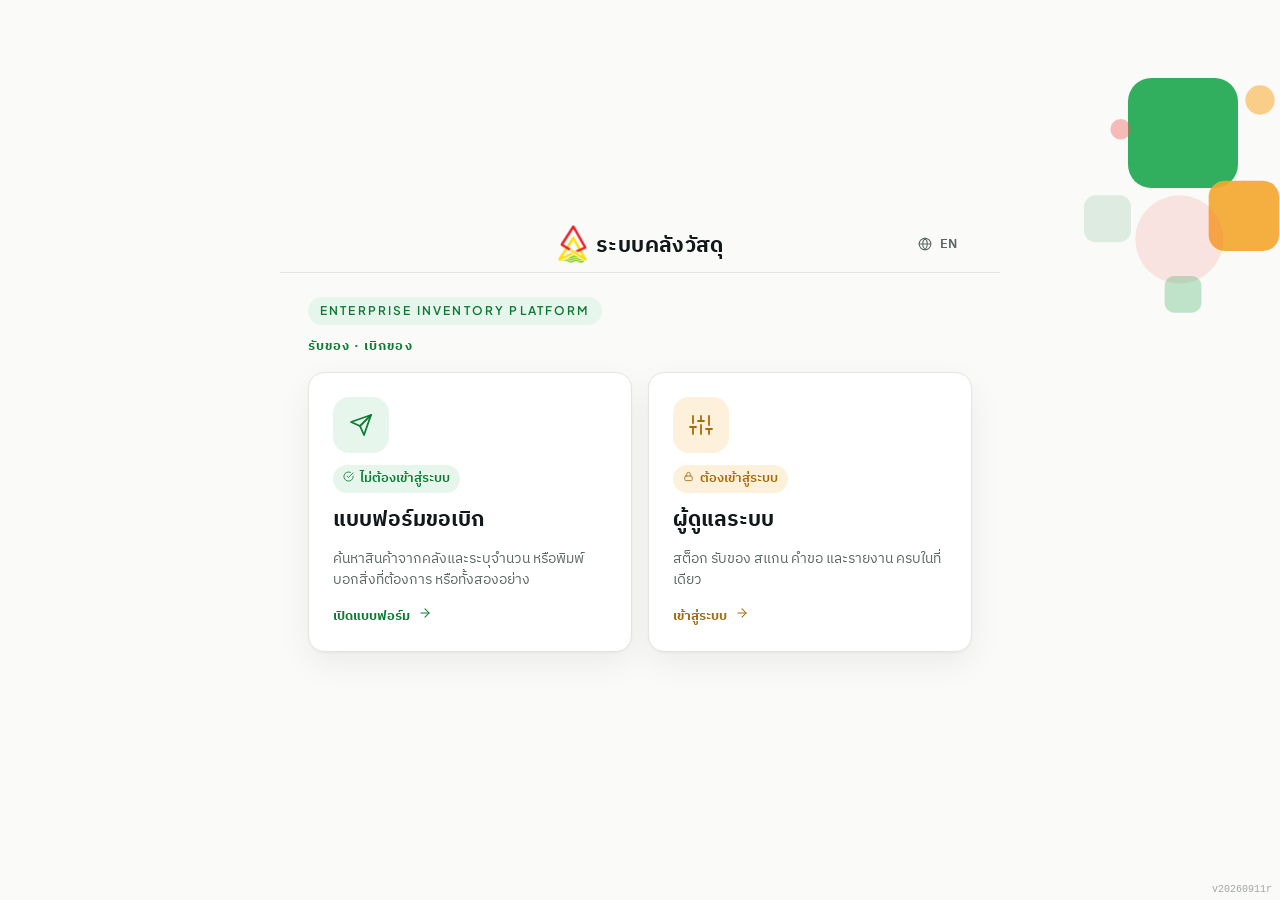
==== commit 914f427c: "Full project update" ====
--- a/index.html
+++ b/index.html
@@ -8,8 +8,8 @@
 <link rel="preconnect" href="https://fonts.googleapis.com">
 <link rel="stylesheet" href="https://fonts.googleapis.com/css2?family=IBM+Plex+Sans+Thai:wght@400;500;600;700&family=Plus+Jakarta+Sans:wght@600;700;800&display=swap">
 
-<link rel="stylesheet" href="css/tokens.css?v=20260911o">
-<link rel="stylesheet" href="css/app.css?v=20260911o">
+<link rel="stylesheet" href="css/tokens.css?v=20260911r">
+<link rel="stylesheet" href="css/app.css?v=20260911r">
 </head>
 <body class="hub-page">
 
@@ -59,10 +59,10 @@
   </main>
 </div>
 
-<div class="app-version no-print">v20260911o</div>
+<div class="app-version no-print">v20260911r</div>
 
-<script src="js/i18n.js?v=20260911o"></script>
-<script src="js/icons.js?v=20260911o"></script>
+<script src="js/i18n.js?v=20260911r"></script>
+<script src="js/icons.js?v=20260911r"></script>
 <script>
   document.documentElement.lang = I18n.current;
   I18n.applyStatic();
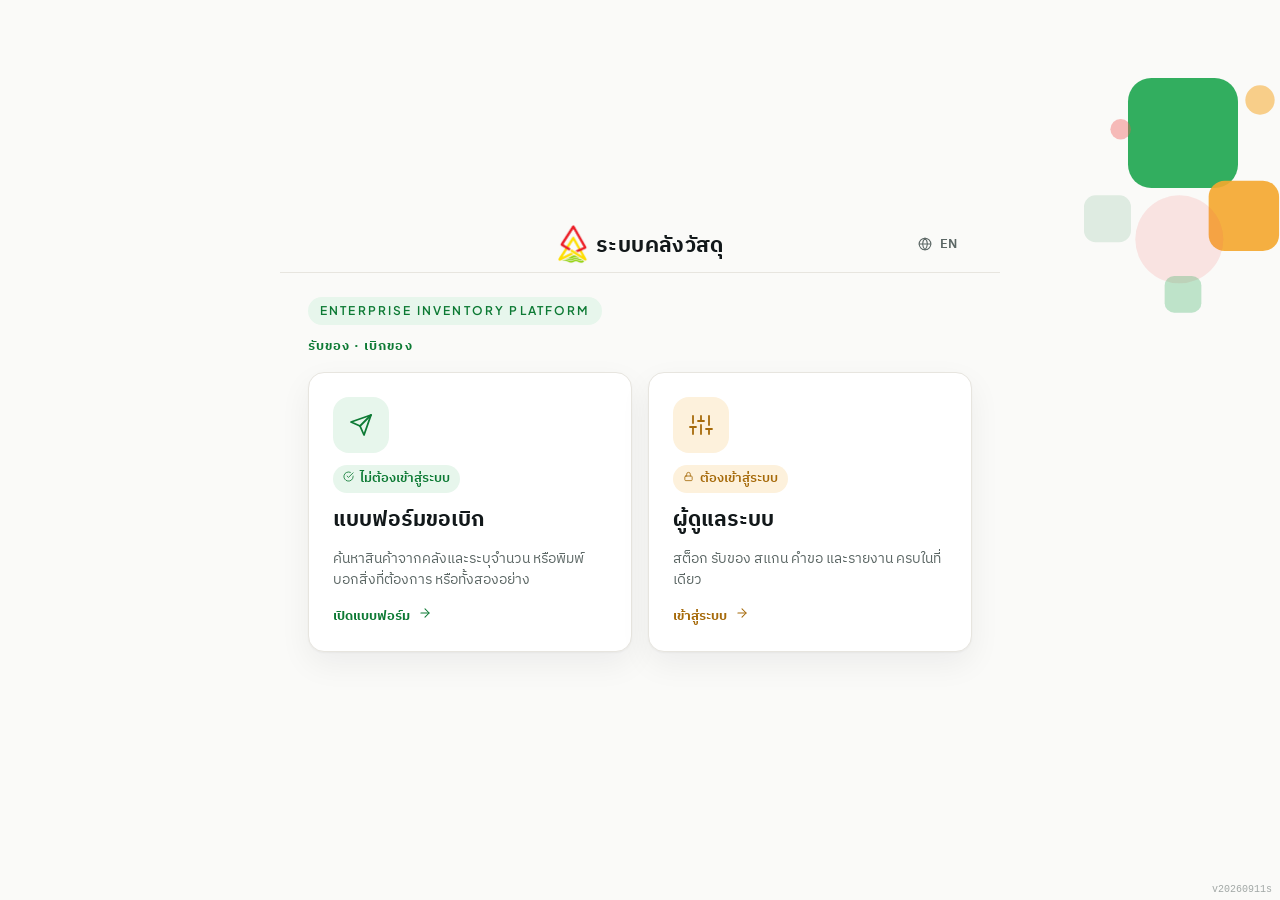
==== commit a73a7662: "Request page updates" ====
--- a/index.html
+++ b/index.html
@@ -8,8 +8,8 @@
 <link rel="preconnect" href="https://fonts.googleapis.com">
 <link rel="stylesheet" href="https://fonts.googleapis.com/css2?family=IBM+Plex+Sans+Thai:wght@400;500;600;700&family=Plus+Jakarta+Sans:wght@600;700;800&display=swap">
 
-<link rel="stylesheet" href="css/tokens.css?v=20260911r">
-<link rel="stylesheet" href="css/app.css?v=20260911r">
+<link rel="stylesheet" href="css/tokens.css?v=20260911s">
+<link rel="stylesheet" href="css/app.css?v=20260911s">
 </head>
 <body class="hub-page">
 
@@ -59,10 +59,10 @@
   </main>
 </div>
 
-<div class="app-version no-print">v20260911r</div>
+<div class="app-version no-print">v20260911s</div>
 
-<script src="js/i18n.js?v=20260911r"></script>
-<script src="js/icons.js?v=20260911r"></script>
+<script src="js/i18n.js?v=20260911s"></script>
+<script src="js/icons.js?v=20260911s"></script>
 <script>
   document.documentElement.lang = I18n.current;
   I18n.applyStatic();
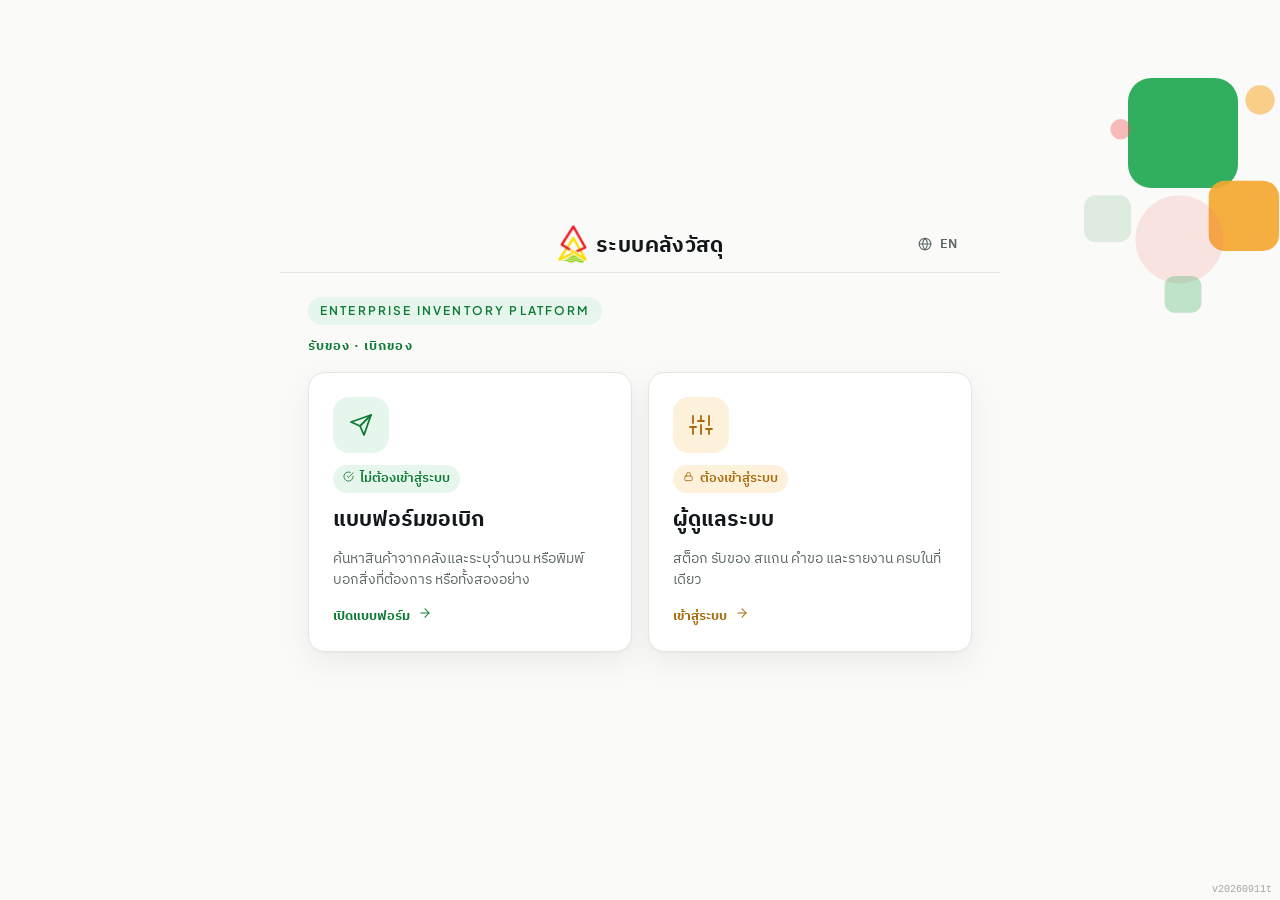
==== commit 03e5b064: "Page updates" ====
--- a/index.html
+++ b/index.html
@@ -8,8 +8,8 @@
 <link rel="preconnect" href="https://fonts.googleapis.com">
 <link rel="stylesheet" href="https://fonts.googleapis.com/css2?family=IBM+Plex+Sans+Thai:wght@400;500;600;700&family=Plus+Jakarta+Sans:wght@600;700;800&display=swap">
 
-<link rel="stylesheet" href="css/tokens.css?v=20260911s">
-<link rel="stylesheet" href="css/app.css?v=20260911s">
+<link rel="stylesheet" href="css/tokens.css?v=20260911t">
+<link rel="stylesheet" href="css/app.css?v=20260911t">
 </head>
 <body class="hub-page">
 
@@ -59,10 +59,10 @@
   </main>
 </div>
 
-<div class="app-version no-print">v20260911s</div>
+<div class="app-version no-print">v20260911t</div>
 
-<script src="js/i18n.js?v=20260911s"></script>
-<script src="js/icons.js?v=20260911s"></script>
+<script src="js/i18n.js?v=20260911t"></script>
+<script src="js/icons.js?v=20260911t"></script>
 <script>
   document.documentElement.lang = I18n.current;
   I18n.applyStatic();
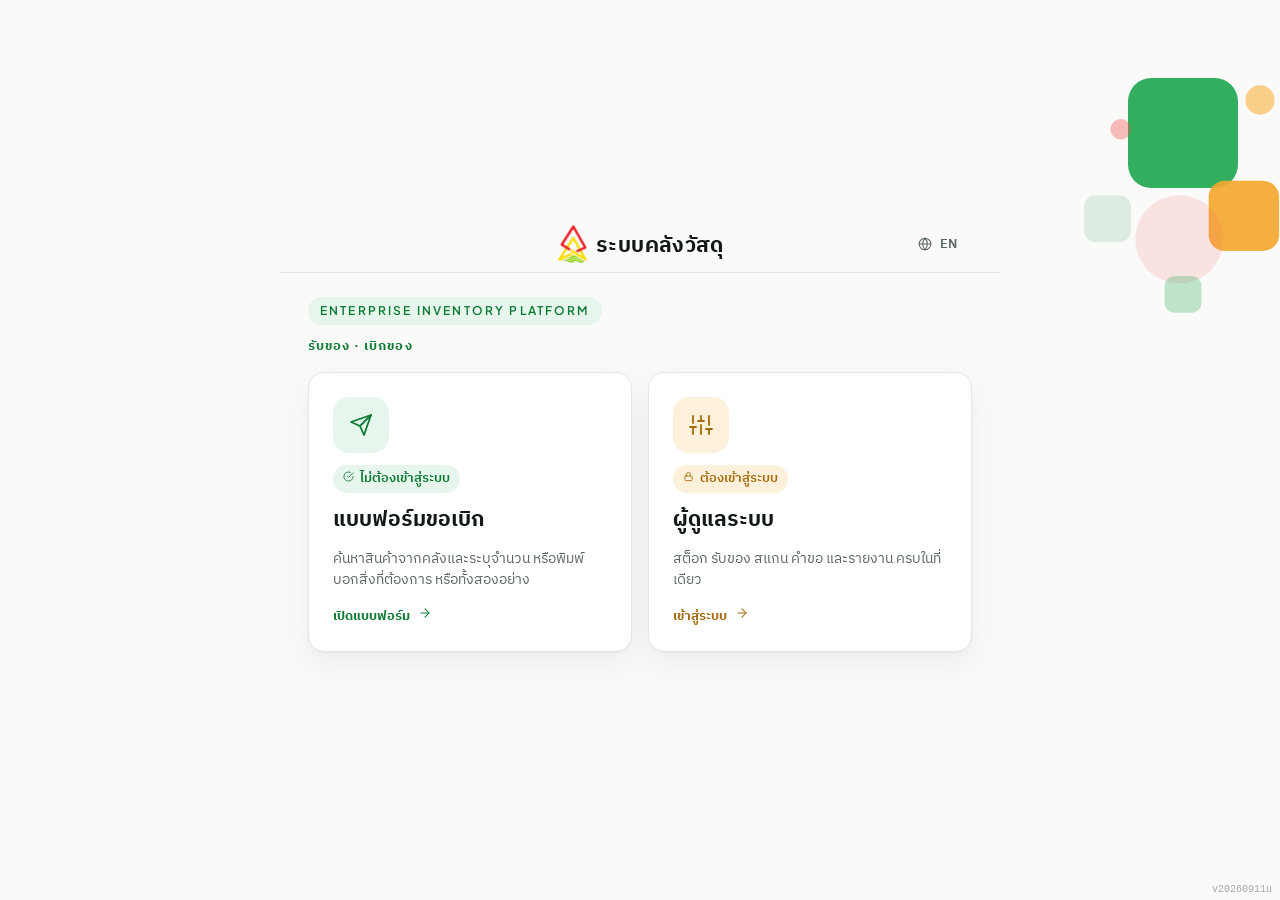
==== commit c094e2b3: "Full project update" ====
--- a/index.html
+++ b/index.html
@@ -8,8 +8,8 @@
 <link rel="preconnect" href="https://fonts.googleapis.com">
 <link rel="stylesheet" href="https://fonts.googleapis.com/css2?family=IBM+Plex+Sans+Thai:wght@400;500;600;700&family=Plus+Jakarta+Sans:wght@600;700;800&display=swap">
 
-<link rel="stylesheet" href="css/tokens.css?v=20260911t">
-<link rel="stylesheet" href="css/app.css?v=20260911t">
+<link rel="stylesheet" href="css/tokens.css?v=20260911u">
+<link rel="stylesheet" href="css/app.css?v=20260911u">
 </head>
 <body class="hub-page">
 
@@ -59,10 +59,10 @@
   </main>
 </div>
 
-<div class="app-version no-print">v20260911t</div>
+<div class="app-version no-print">v20260911u</div>
 
-<script src="js/i18n.js?v=20260911t"></script>
-<script src="js/icons.js?v=20260911t"></script>
+<script src="js/i18n.js?v=20260911u"></script>
+<script src="js/icons.js?v=20260911u"></script>
 <script>
   document.documentElement.lang = I18n.current;
   I18n.applyStatic();
--- a/css/app.css
+++ b/css/app.css
@@ -535,11 +535,18 @@
   font-size: var(--t-meta); font-weight: 700; line-height: 1.3;
 }
 .print-sheet-head {
-  display: flex; justify-content: space-between; align-items: baseline;
+  display: flex; justify-content: space-between; align-items: flex-end;
   border-bottom: 2px solid #111; padding-bottom: var(--s3); margin-bottom: var(--s4);
 }
 .print-sheet-title { font-size: var(--t-sec); font-weight: 700; }
 .print-sheet-code { font-family: var(--mono); font-size: var(--t-meta); }
+/* Groups the request code with its QR badge (staff scan this off the
+   printed/PDF slip to jump straight to the "fulfill this request" screen —
+   see openFulfillRequestSheet() in app.js) so the pair right-aligns as one
+   unit instead of the QR fighting the code for baseline alignment. */
+.print-sheet-code-group { display: flex; flex-direction: column; align-items: flex-end; gap: var(--s1); }
+.print-sheet-qr { width: 72px; height: 72px; }
+.print-sheet-qr img, .print-sheet-qr canvas, .print-sheet-qr table { width: 100% !important; height: 100% !important; }
 /* table-layout: fixed keeps column widths identical across every row
    regardless of content length — with the default "auto" layout, a long
    wrapped label in one row (e.g. the Thai area/job header) could pull that
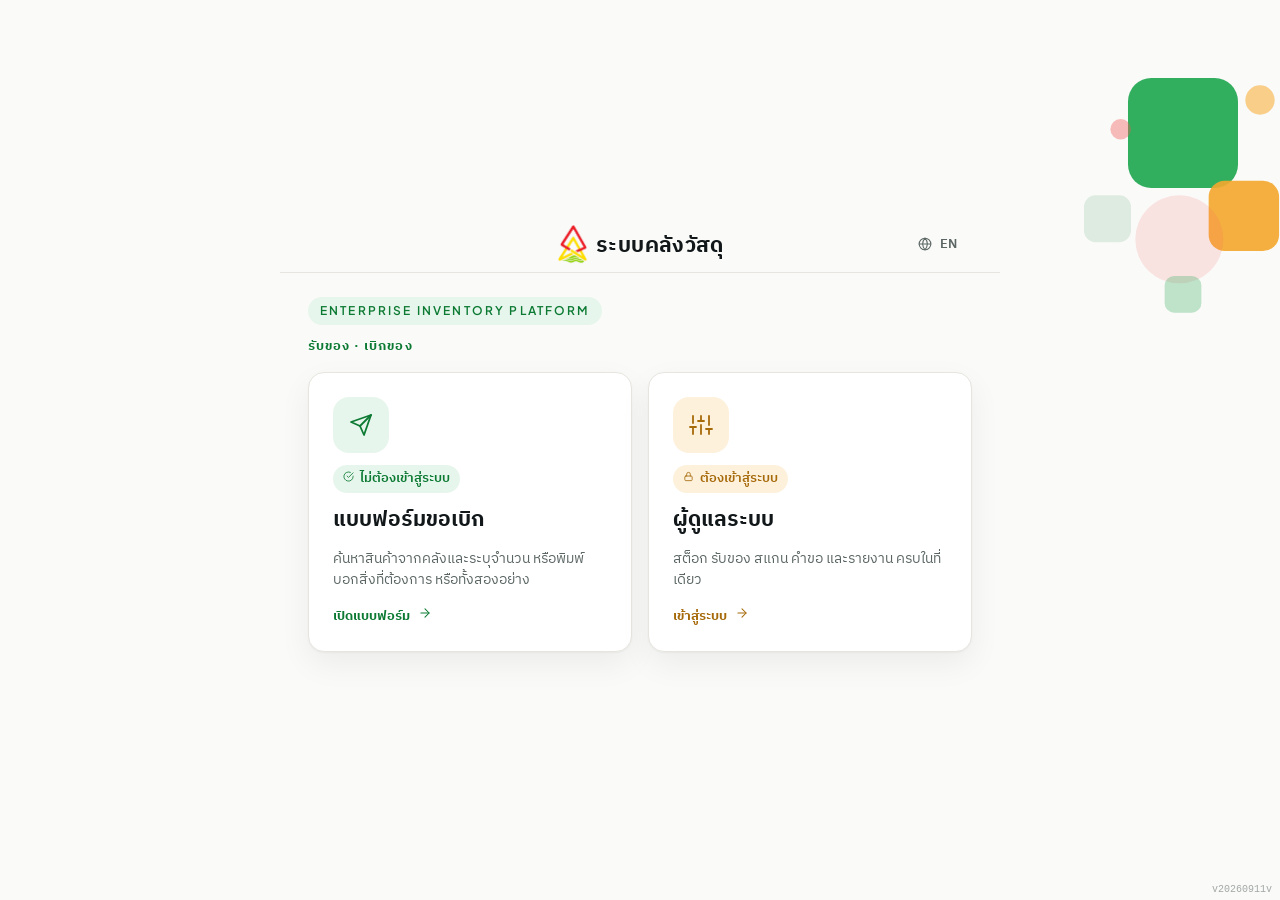
==== commit c4bc2993: "App and i18n updates" ====
--- a/index.html
+++ b/index.html
@@ -8,8 +8,8 @@
 <link rel="preconnect" href="https://fonts.googleapis.com">
 <link rel="stylesheet" href="https://fonts.googleapis.com/css2?family=IBM+Plex+Sans+Thai:wght@400;500;600;700&family=Plus+Jakarta+Sans:wght@600;700;800&display=swap">
 
-<link rel="stylesheet" href="css/tokens.css?v=20260911u">
-<link rel="stylesheet" href="css/app.css?v=20260911u">
+<link rel="stylesheet" href="css/tokens.css?v=20260911v">
+<link rel="stylesheet" href="css/app.css?v=20260911v">
 </head>
 <body class="hub-page">
 
@@ -59,10 +59,10 @@
   </main>
 </div>
 
-<div class="app-version no-print">v20260911u</div>
+<div class="app-version no-print">v20260911v</div>
 
-<script src="js/i18n.js?v=20260911u"></script>
-<script src="js/icons.js?v=20260911u"></script>
+<script src="js/i18n.js?v=20260911v"></script>
+<script src="js/icons.js?v=20260911v"></script>
 <script>
   document.documentElement.lang = I18n.current;
   I18n.applyStatic();
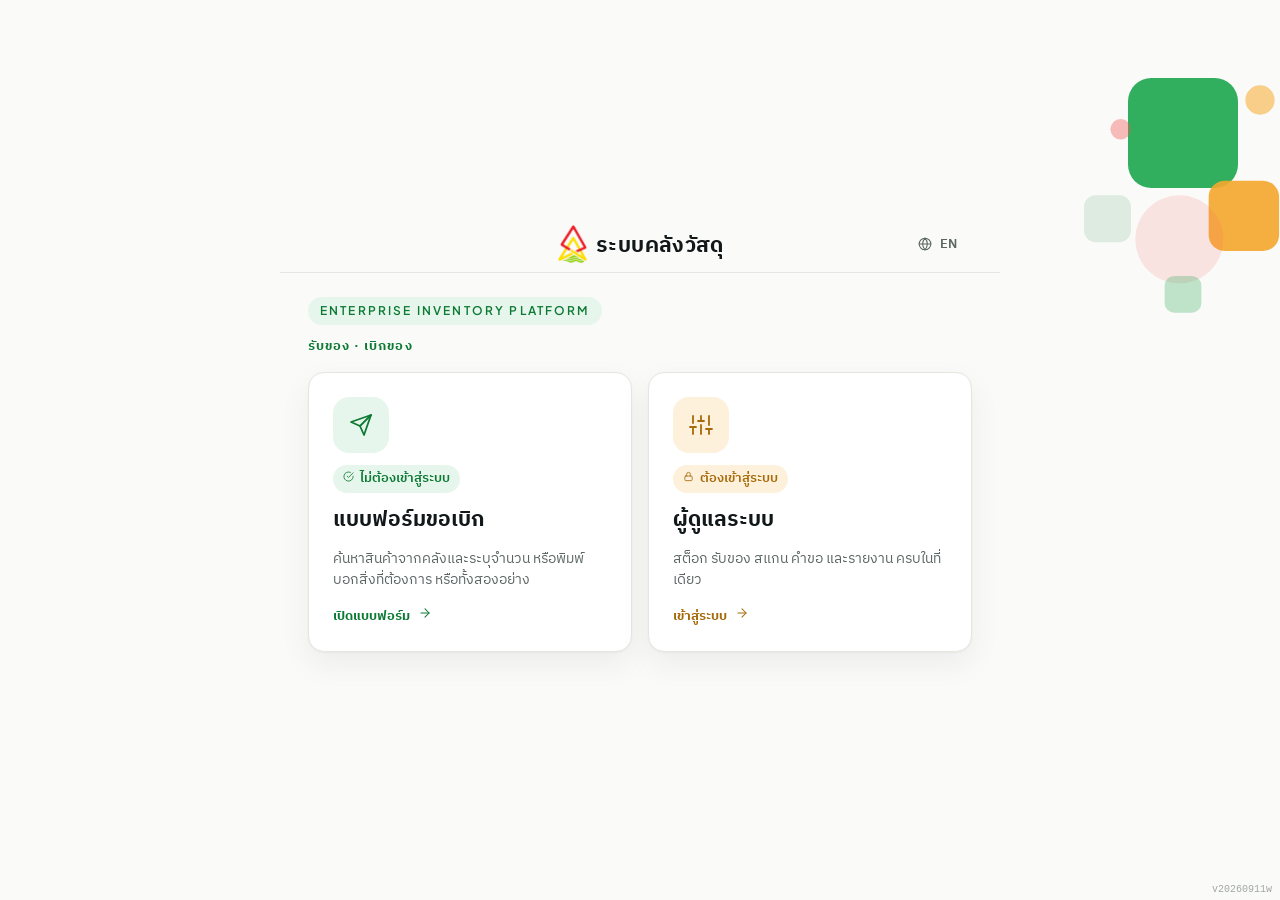
==== commit 2809a915: "Updates" ====
--- a/index.html
+++ b/index.html
@@ -8,8 +8,8 @@
 <link rel="preconnect" href="https://fonts.googleapis.com">
 <link rel="stylesheet" href="https://fonts.googleapis.com/css2?family=IBM+Plex+Sans+Thai:wght@400;500;600;700&family=Plus+Jakarta+Sans:wght@600;700;800&display=swap">
 
-<link rel="stylesheet" href="css/tokens.css?v=20260911v">
-<link rel="stylesheet" href="css/app.css?v=20260911v">
+<link rel="stylesheet" href="css/tokens.css?v=20260911w">
+<link rel="stylesheet" href="css/app.css?v=20260911w">
 </head>
 <body class="hub-page">
 
@@ -59,10 +59,10 @@
   </main>
 </div>
 
-<div class="app-version no-print">v20260911v</div>
+<div class="app-version no-print">v20260911w</div>
 
-<script src="js/i18n.js?v=20260911v"></script>
-<script src="js/icons.js?v=20260911v"></script>
+<script src="js/i18n.js?v=20260911w"></script>
+<script src="js/icons.js?v=20260911w"></script>
 <script>
   document.documentElement.lang = I18n.current;
   I18n.applyStatic();
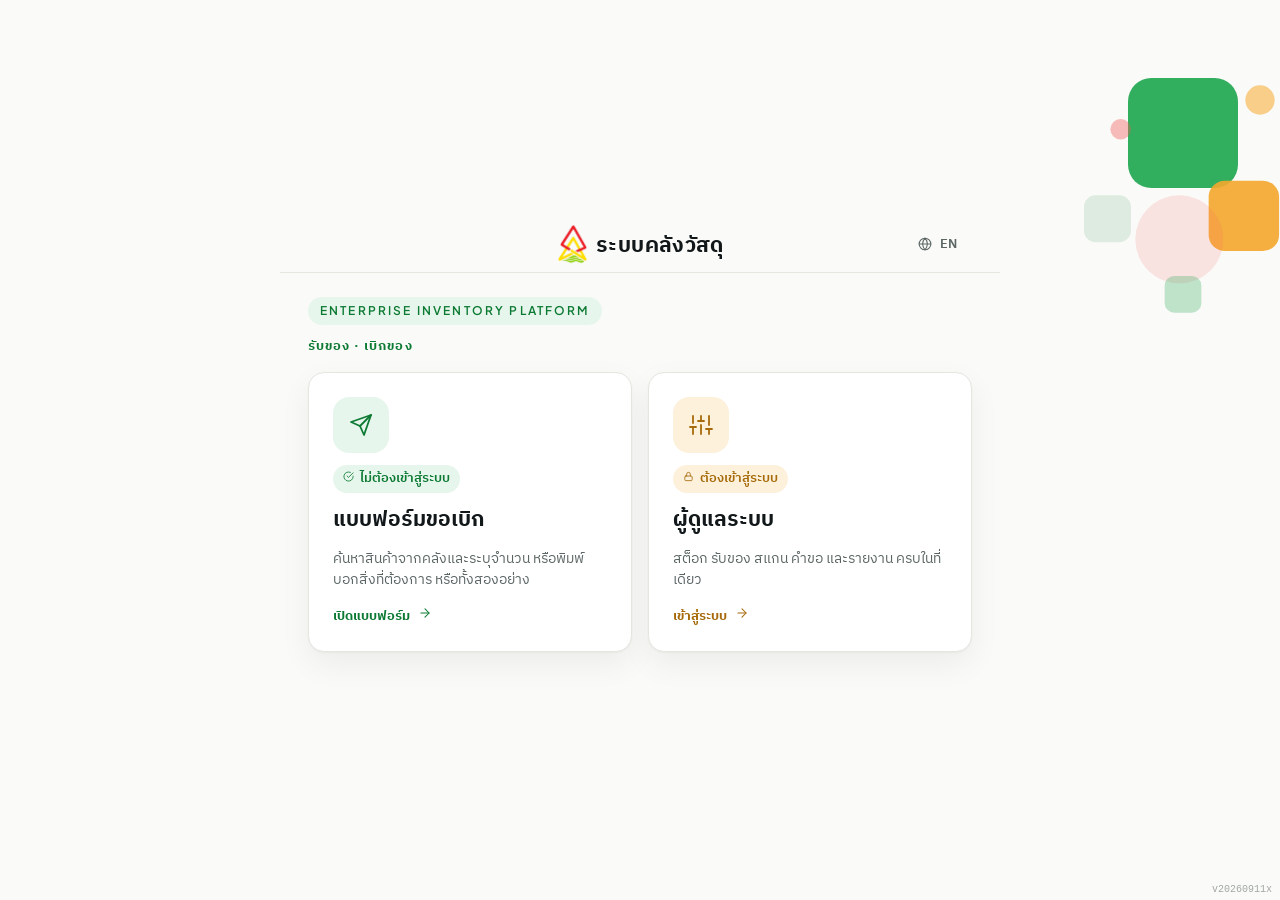
==== commit 6509d3c1: "App and schema updates" ====
--- a/index.html
+++ b/index.html
@@ -8,8 +8,8 @@
 <link rel="preconnect" href="https://fonts.googleapis.com">
 <link rel="stylesheet" href="https://fonts.googleapis.com/css2?family=IBM+Plex+Sans+Thai:wght@400;500;600;700&family=Plus+Jakarta+Sans:wght@600;700;800&display=swap">
 
-<link rel="stylesheet" href="css/tokens.css?v=20260911w">
-<link rel="stylesheet" href="css/app.css?v=20260911w">
+<link rel="stylesheet" href="css/tokens.css?v=20260911x">
+<link rel="stylesheet" href="css/app.css?v=20260911x">
 </head>
 <body class="hub-page">
 
@@ -59,10 +59,10 @@
   </main>
 </div>
 
-<div class="app-version no-print">v20260911w</div>
+<div class="app-version no-print">v20260911x</div>
 
-<script src="js/i18n.js?v=20260911w"></script>
-<script src="js/icons.js?v=20260911w"></script>
+<script src="js/i18n.js?v=20260911x"></script>
+<script src="js/icons.js?v=20260911x"></script>
 <script>
   document.documentElement.lang = I18n.current;
   I18n.applyStatic();
